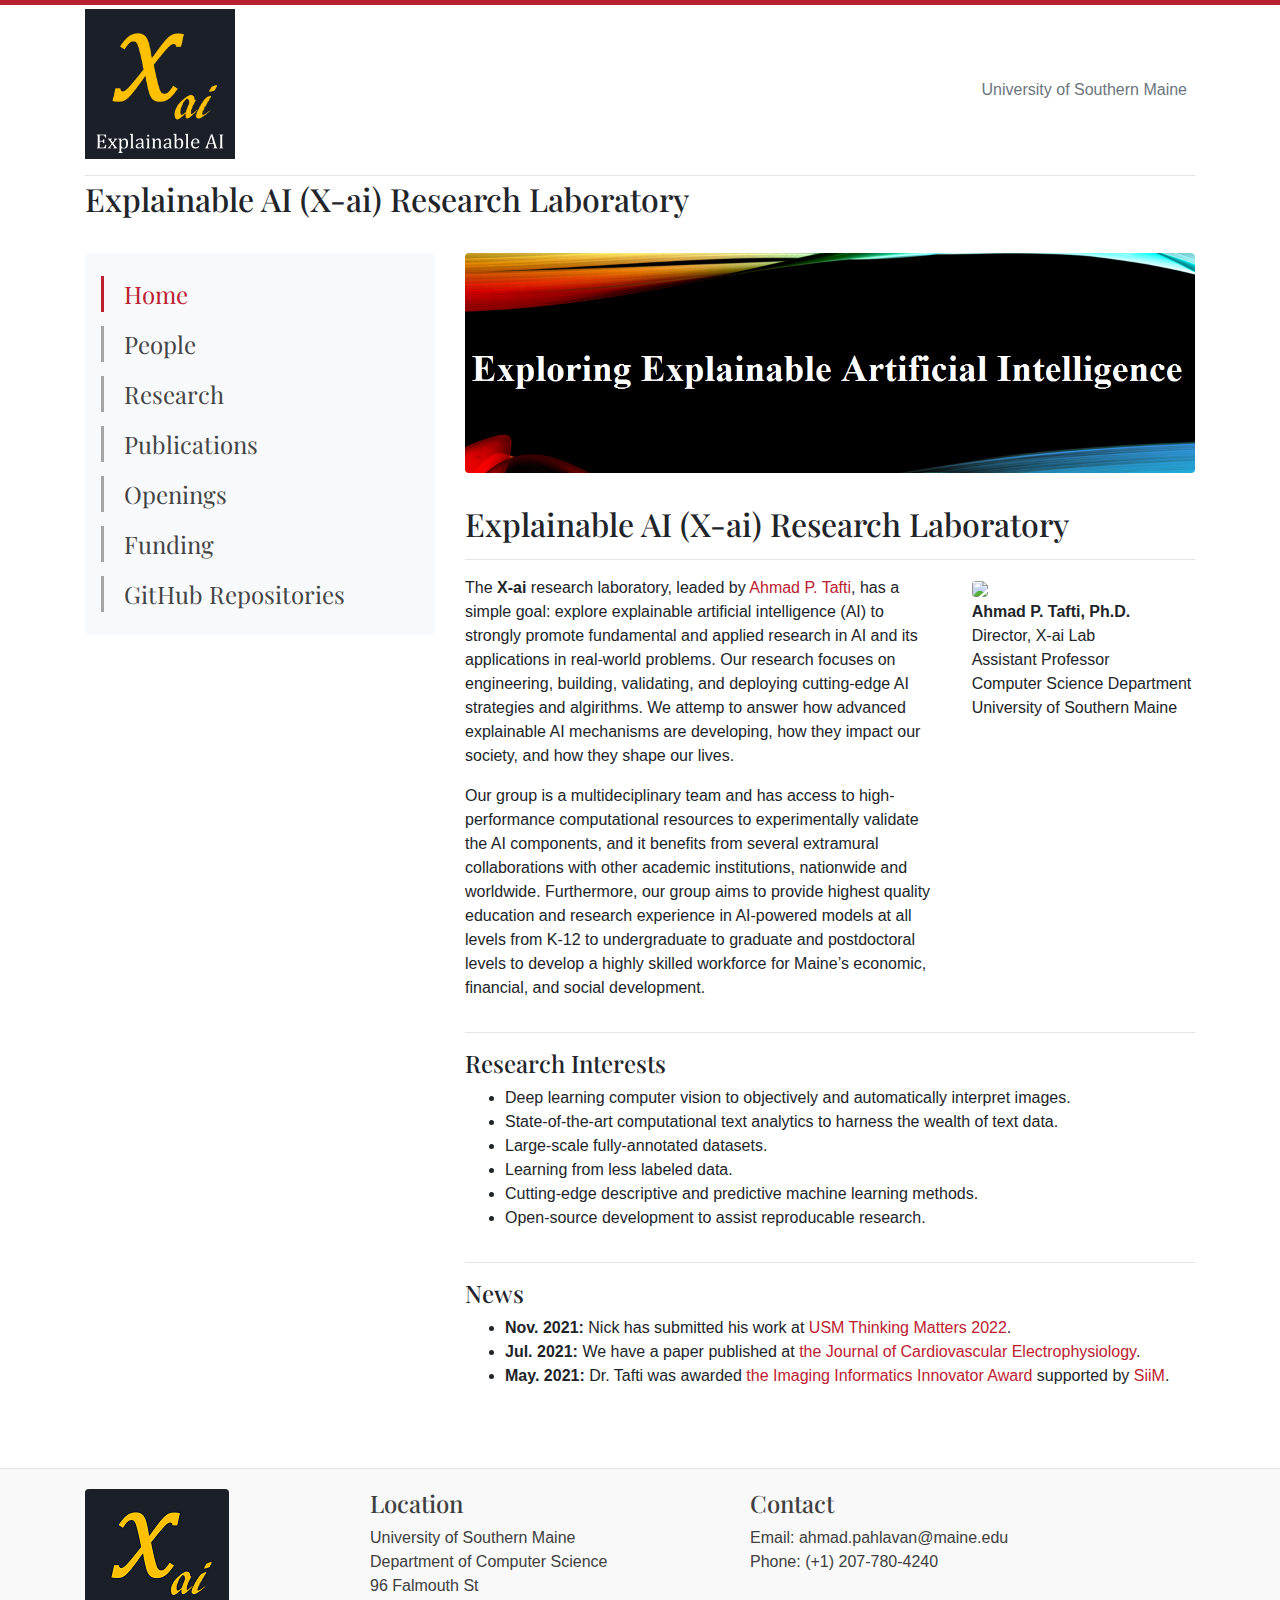
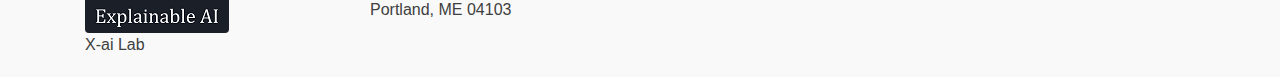
==== index.html @ c3e2228d "Update index.html" ====
<!doctype html>
<html lang="en">
  <head>
    <meta charset="utf-8">
    <meta name="viewport" content="width=device-width, initial-scale=1, shrink-to-fit=no">
    <meta name="description" content="">
    <meta name="author" content="">
    <link rel="icon" href="images/logo.ico"> 
    
	  
    <title>Explainable AI Lab (X-ai Lab)</title>

   
    <!-- Bootstrap core CSS -->
    <link href="css/bootstrap.min.css" rel="stylesheet">

    <!-- Custom styles for this template -->
    <link href="https://fonts.googleapis.com/css?family=Playfair+Display:700,900" rel="stylesheet">
    <link href="css/blog.css" rel="stylesheet">
  </head>

  <body class="body-red">

    <div class="container">
      <header class="blog-header ">
        <div class="row  justify-content-between align-items-center">
          <div class="col-md-4 pt-1">
           <a class="blog-header-logo text-dark" href="#"><img src="images/Xai_logo_small.png" class="logo"></a> 
		  <br> </br>
          </div>
	  
          <div class="col-md-8 d-flex justify-content-end align-items-center">
            <a class="text-muted" href="#">
              
            </a>
            <nav class="nav d-flex justify-content-between">
          
          <a class="p-2 text-muted" href="https://usm.maine.edu" target="_blank">University of Southern Maine</a>
          
        </nav>
          </div>
        </div>
      </header>

      
      <div class="nav-scroller py-1 mb-4">
        <h2 class="display-5">Explainable AI (X-ai) Research Laboratory</h2> 
      </div>

    </div>

    <main role="main" class="container">
      <div class="row">
	   <aside class="col-md-4 blog-sidebar">
          <div class="p-3 mb-3 bg-light rounded">
             <!-- Main Menu -->
    <div class="side-menu-container">
        
		
		<nav class="navbar navbar-expand-lg navbar-light bg-light bg-main">
  
  <button class="navbar-toggler" type="button" data-toggle="collapse" data-target="#navbarSupportedContent" aria-controls="navbarSupportedContent" aria-expanded="false" aria-label="Toggle navigation">
    <span class="navbar-toggler-icon"></span>
  </button>

  <div class="collapse navbar-collapse" id="navbarSupportedContent">
	<ul class="nav navbar-nav ">
		
            		<li class="li-menu active"><a href="index.html"><span class="glyphicon glyphicon-send"></span> Home</a></li>
            		<li class="li-menu"><a href="people.html"><span class="glyphicon glyphicon-plane"></span> People</a></li>
            		<li class="li-menu"><a href="research.html"><span class="glyphicon glyphicon-cloud"></span> Research</a></li>
			<li class="li-menu"><a href="publications.html"><span class="glyphicon glyphicon-cloud"></span> Publications</a></li>
			<li class="li-menu"><a href="openings.html"><span class="glyphicon glyphicon-cloud"></span> Openings</a></li>
			<li class="li-menu"><a href="funding.html"><span class="glyphicon glyphicon-cloud"></span> Funding</a></li>
			<li class="li-menu"><a href="githubrepo.html"><span class="glyphicon glyphicon-cloud"></span> GitHub Repositories</a></li>

    </ul>
  </div>
</nav>
		
		
		
		 
    </div>

        </aside><!-- /.blog-sidebar -->
        <div class="col-md-8 blog-main">
		 <div class="jumbotron p-2 p-md-11 text-white rounded  imageslide">
        <div class="col-md-10 px-2 ">
         <!-- <p style="color:yellow;text-indent:178px" class="lead my-1">AI-powered models to advance Healthcare research</p> -->
          
        </div>
      </div>
         
          <div class="blog-post">
		  <div class="row">
		    <div class="col-md-12 ">
            <h3 class="blog-post-title">Explainable AI (X-ai) Research Laboratory</h3><hr>
			</div>
            <div class="col-md-8 ">
			 <p>The <strong>X-ai</strong> research laboratory, leaded by <a href="https://aptafti.github.io/" target="_blank">Ahmad P. Tafti</a>, has a simple goal: explore explainable artificial intelligence (AI) to strongly promote fundamental and applied research in AI and its applications in real-world problems. Our research focuses on engineering, building, validating, and deploying cutting-edge AI strategies and algirithms. 
				 We attemp to answer how advanced explainable AI mechanisms are developing, how they impact our society, and how they shape our lives. </p> 
		    
		    <p> Our group is a multideciplinary team and has access to high-performance computational resources to experimentally validate the AI components, and it benefits from several extramural collaborations with other academic institutions, nationwide and worldwide. Furthermore, our group aims to provide highest quality education and research experience in AI-powered models at all levels from K-12 to undergraduate to graduate and postdoctoral levels to develop a highly skilled workforce for Maine’s economic, financial, and social development.</p>
			  </div>
			<div class="col-md-4 ">
			 <img src="images/aptafti.png" class="rounded fetch-img"  > 
			
			<p><strong>Ahmad P. Tafti, Ph.D.</strong>
			<br> Director, X-ai Lab
			<br>Assistant Professor  
			<br>Computer Science Department 
			<br> University of Southern Maine</br></p>
		  	
			</div>
		
		
            <div class="col-md-12 ">
		    
		    <hr>
            <h4 >Research Interests</h4>
			<ul><li>Deep learning computer vision to objectively and automatically interpret images.</li>
			<li>State-of-the-art computational text analytics to harness the wealth of text data. </li>
			<li>Large-scale fully-annotated datasets.</li>
			<li>Learning from less labeled data.</li>
			<li>Cutting-edge descriptive and predictive machine learning methods.</li>
			<li>Open-source development to assist reproducable research.</li></ul>
			</div>
			<div class="col-md-12 ">
            	   <hr>
            <h4 >News</h4>
			<ul><li><strong>Nov. 2021:</strong> Nick has submitted his work at <a href="https://usm.maine.edu/thinking-matters/thinking-matters-0" target="_blank">USM Thinking Matters 2022</a>.</li>
		        <li><strong>Jul. 2021:</strong> We have a paper published at <a href="https://onlinelibrary.wiley.com/doi/abs/10.1111/jce.15171" target="_blank">the Journal of Cardiovascular Electrophysiology</a>.</li>
			<li><strong>May. 2021:</strong> Dr. Tafti was awarded <a href="https://siim.org/page/imaging_informatics_innovator_award" target="_blank">the Imaging Informatics Innovator Award</a> supported by <a href="https://siim.org" target="_blank">SiiM</a>.</li>
			
			</div>
 </div>
        </div><!-- /.blog-main -->

       
	        

      </div><!-- /.row -->

    </main><!-- /.container -->

    <footer class="blog-footer">
      <div class="container">
	  <div class="row">
		    <div class="col-md-3 ">
			<img src="images/Xai_logo_verysmall.png" class="rounded fetch-img">
			
			<p>X-ai Lab</p>
			</div>
			<div class="col-md-4 ">
			<h4 >Location</h4>
<p>University of Southern Maine<br>
Department of Computer Science<br>
96 Falmouth St <br>
Portland, ME 04103</p>
</div>
			<div class="col-md-4 "> 
			<h4 >Contact</h4>
<p>Email: ahmad.pahlavan@maine.edu<br>
Phone: (+1) 207-780-4240 <br>
</p>
</div>
      </div>
	  </div>
    </footer>

    <!-- Bootstrap core JavaScript
    ================================================== -->
    <!-- Placed at the end of the document so the pages load faster -->
    <script src="https://code.jquery.com/jquery-3.2.1.slim.min.js" integrity="sha384-KJ3o2DKtIkvYIK3UENzmM7KCkRr/rE9/Qpg6aAZGJwFDMVNA/GpGFF93hXpG5KkN" crossorigin="anonymous"></script>
    <script>window.jQuery || document.write('<script src="js/jquery-slim.min.js"><\/script>')</script>
    <script src="js/popper.min.js"></script>
    <script src="js/bootstrap.min.js"></script>
    <script src="js/holder.min.js"></script>
    <script>
      Holder.addTheme('thumb', {
        bg: '#55595c',
        fg: '#eceeef',
        text: 'Thumbnail'
      });
    </script>
  </body>
</html>
---- css/blog.css ----
/* stylelint-disable selector-list-comma-newline-after */
a {
    color: #bd2130;
}
.blog-header {
  line-height: 1;
  border-bottom: 1px solid #e5e5e5;
}

.blog-header-logo {
  font-family: "Playfair Display", Georgia, "Times New Roman", serif;
  font-size: 2.25rem;
}

.blog-header-logo:hover {
  text-decoration: none;
}

h1, h2, h3, h4, h5, h6 {
  font-family: "Playfair Display", Georgia, "Times New Roman", serif;
}

.display-4 {
  font-size: 2.5rem;
}
@media (min-width: 768px) {
  .display-4 {
    font-size: 3rem;
  }
}

.nav-scroller {
  position: relative;
  z-index: 2;
  height: 3.3rem;
  overflow-y: hidden;
}

.nav-scroller .nav {
  display: -webkit-box;
  display: -ms-flexbox;
  display: flex;
  -ms-flex-wrap: nowrap;
  flex-wrap: nowrap;
  padding-bottom: 1rem;
  margin-top: -1px;
  overflow-x: auto;
  text-align: center;
  white-space: nowrap;
  -webkit-overflow-scrolling: touch;
}

.nav-scroller .nav-link {
  padding-top: .75rem;
  padding-bottom: .75rem;
  font-size: .875rem;
}

.card-img-right {
  height: 100%;
  border-radius: 0 3px 3px 0;
}

.flex-auto {
  -ms-flex: 0 0 auto;
  -webkit-box-flex: 0;
  flex: 0 0 auto;
}

.h-250 { height: 250px; }
@media (min-width: 768px) {
  .h-md-250 { height: 250px; }
}

.border-top { border-top: 1px solid #e5e5e5; }
.border-bottom { border-bottom: 1px solid #e5e5e5; }

.box-shadow { box-shadow: 0 .25rem .75rem rgba(0, 0, 0, .05); }

/*
 * Blog name and description
 */
.blog-title {
  margin-bottom: 0;
  font-size: 2rem;
  font-weight: 400;
}
.blog-description {
  font-size: 1.1rem;
  color: #999;
}

@media (min-width: 40em) {
  .blog-title {
    font-size: 3.5rem;
  }
}

/* Pagination */
.blog-pagination {
  margin-bottom: 4rem;
}
.blog-pagination > .btn {
  border-radius: 2rem;
}

/*
 * Blog posts
 */
.blog-post {
  margin-bottom: 4rem;
}
.blog-post-title {
  margin-bottom: .25rem;
  font-size: 2rem;
}
.blog-post-meta {
  margin-bottom: 1.25rem;
  color: #999;
}

/*
 * Footer
 */
.blog-footer {
  padding: 2.5rem 0;
  color: #404040;
  text-align: left;
  background-color: #f9f9f9;
  border-top: .05rem solid #e5e5e5;
  padding: 20px;
}
.blog-footer p:last-child {
  margin-bottom: 0;
}
.logo{
  max-width: 150px;
}
.body-red{
	    border-top: 5px solid #bb2031;
}
.imageslide{
 background-image: url("../images/topbar.png");
 background-repeat: no-repeat;
 background-size: cover;
 min-height: 220px;
 background-color: #cccccc;
}
.li-menu{
    border-left: solid 3px #a5a5a5;
    padding-left: 20px;
    font-size: 24px;
    font-family: "Playfair Display", Georgia, "Times New Roman", serif;
    margin: 7px 0px 7px 0px;
    display: block;
    width: 100%;
}
.li-menu:hover{
    border-left: solid 3px #bd2130;
	background-color: #eee;
}
.li-menu a{
	color: #444444;
}
.li-menu:hover a{
	color: #bd2130;
    text-decoration: none;
}
.li-menu.active{
    border-left: solid 3px #bd2130;
}
.li-menu.active a{
	color: #bd2130;
}
.bg-main {
    padding: 0px;
}
.fetch-img{
    max-width: 90%;
}
@media(max-width:900px) {
.blog-sidebar{
	position: fixed;
    top: 0px;
    z-index: 1111;
	border-top: 5px solid #bd2130;
}
.blog-sidebar .rounded {
    border-radius: 0px 0px 10px 10px !important;
}
.logo {
       z-index: 999999999;
    position: fixed;
    float: right;
    width: 200px;
    right: 20px;
    top: 13px;
}
.navbar-nav {
margin-top: 10px;
}
.blog-header {
    margin-top: 70px;
}
}
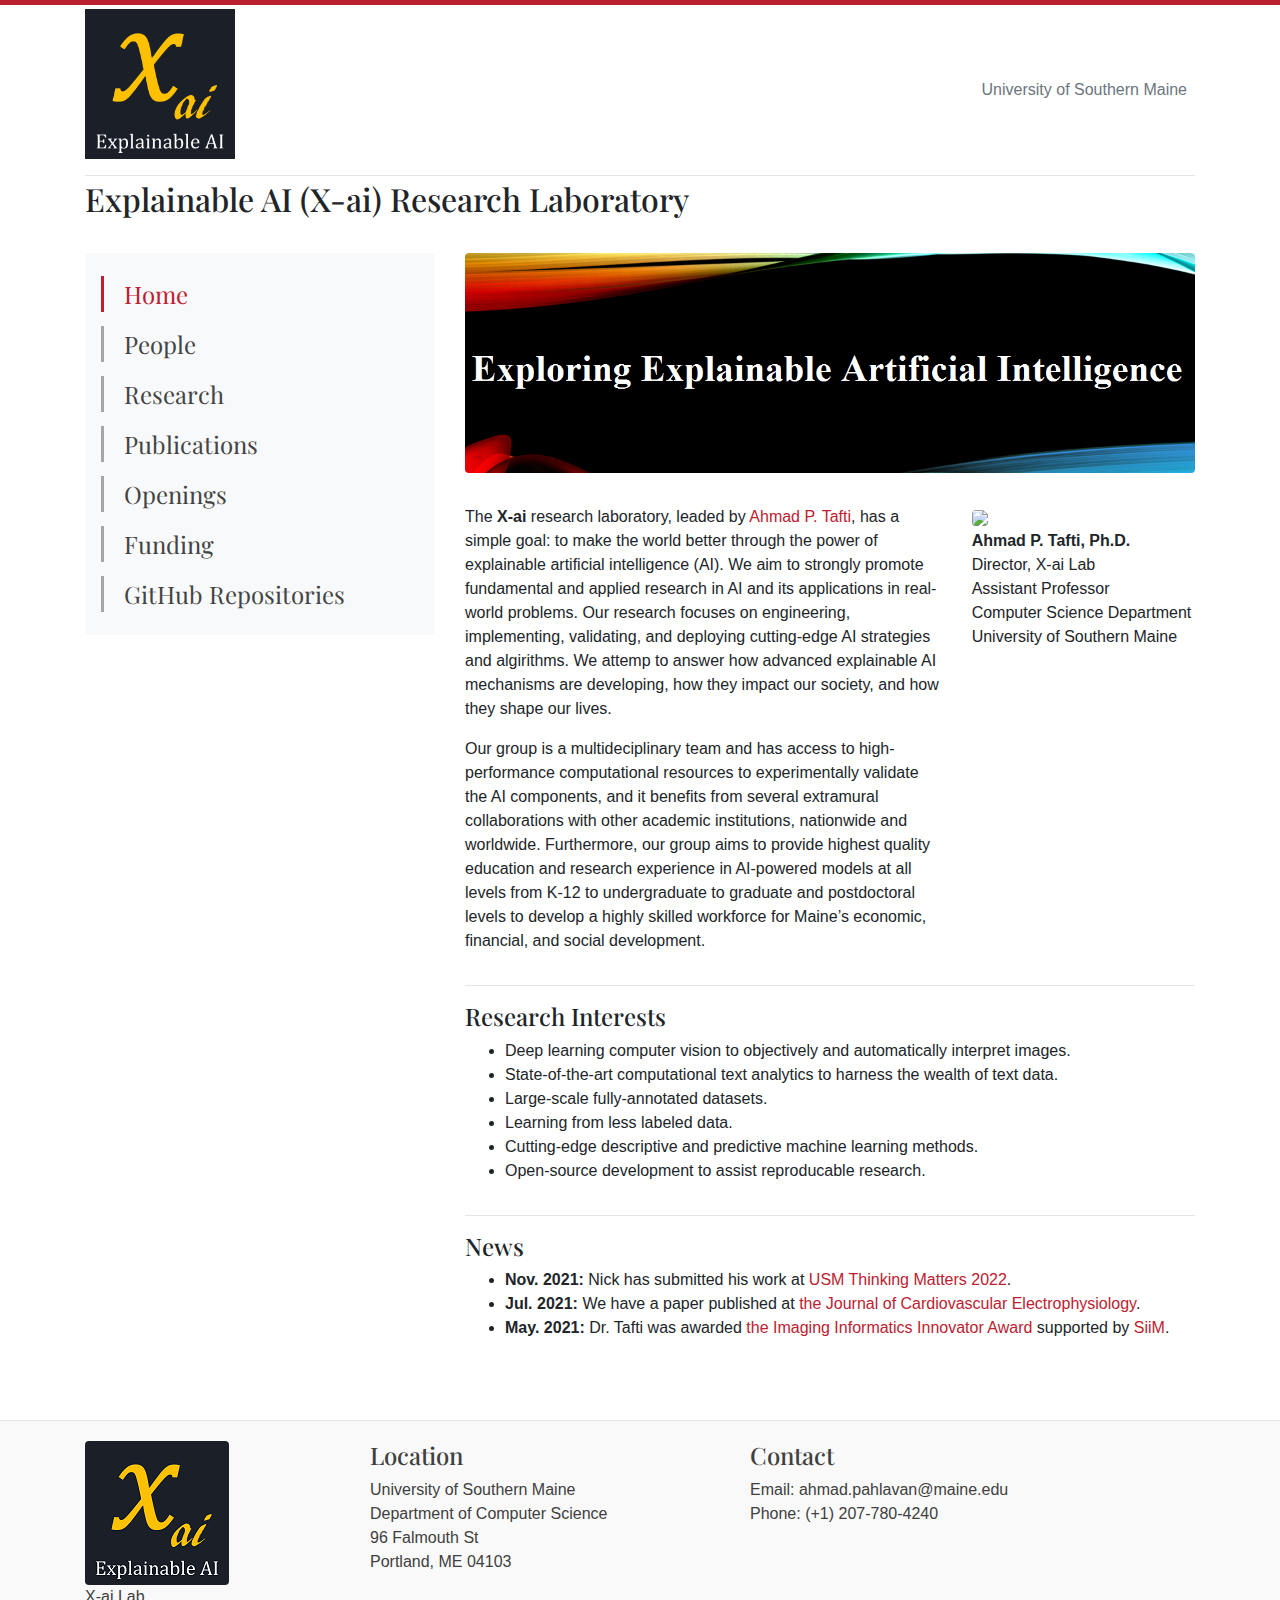
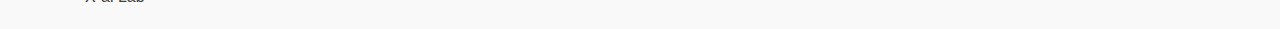
==== commit c2c86390: "Update index.html" ====
--- a/index.html
+++ b/index.html
@@ -96,10 +96,10 @@
           <div class="blog-post">
 		  <div class="row">
 		    <div class="col-md-12 ">
-            <h3 class="blog-post-title">Explainable AI (X-ai) Research Laboratory</h3><hr>
+          <!--  <h3 class="blog-post-title">Explainable AI (X-ai) Research Laboratory</h3><hr> -->
 			</div>
             <div class="col-md-8 ">
-			 <p>The <strong>X-ai</strong> research laboratory, leaded by <a href="https://aptafti.github.io/" target="_blank">Ahmad P. Tafti</a>, has a simple goal: explore explainable artificial intelligence (AI) to strongly promote fundamental and applied research in AI and its applications in real-world problems. Our research focuses on engineering, building, validating, and deploying cutting-edge AI strategies and algirithms. 
+			 <p>The <strong>X-ai</strong> research laboratory, leaded by <a href="https://aptafti.github.io/" target="_blank">Ahmad P. Tafti</a>, has a simple goal: to make the world better through the power of explainable artificial intelligence (AI). We aim to strongly promote fundamental and applied research in AI and its applications in real-world problems. Our research focuses on engineering, implementing, validating, and deploying cutting-edge AI strategies and algirithms. 
 				 We attemp to answer how advanced explainable AI mechanisms are developing, how they impact our society, and how they shape our lives. </p> 
 		    
 		    <p> Our group is a multideciplinary team and has access to high-performance computational resources to experimentally validate the AI components, and it benefits from several extramural collaborations with other academic institutions, nationwide and worldwide. Furthermore, our group aims to provide highest quality education and research experience in AI-powered models at all levels from K-12 to undergraduate to graduate and postdoctoral levels to develop a highly skilled workforce for Maine’s economic, financial, and social development.</p>
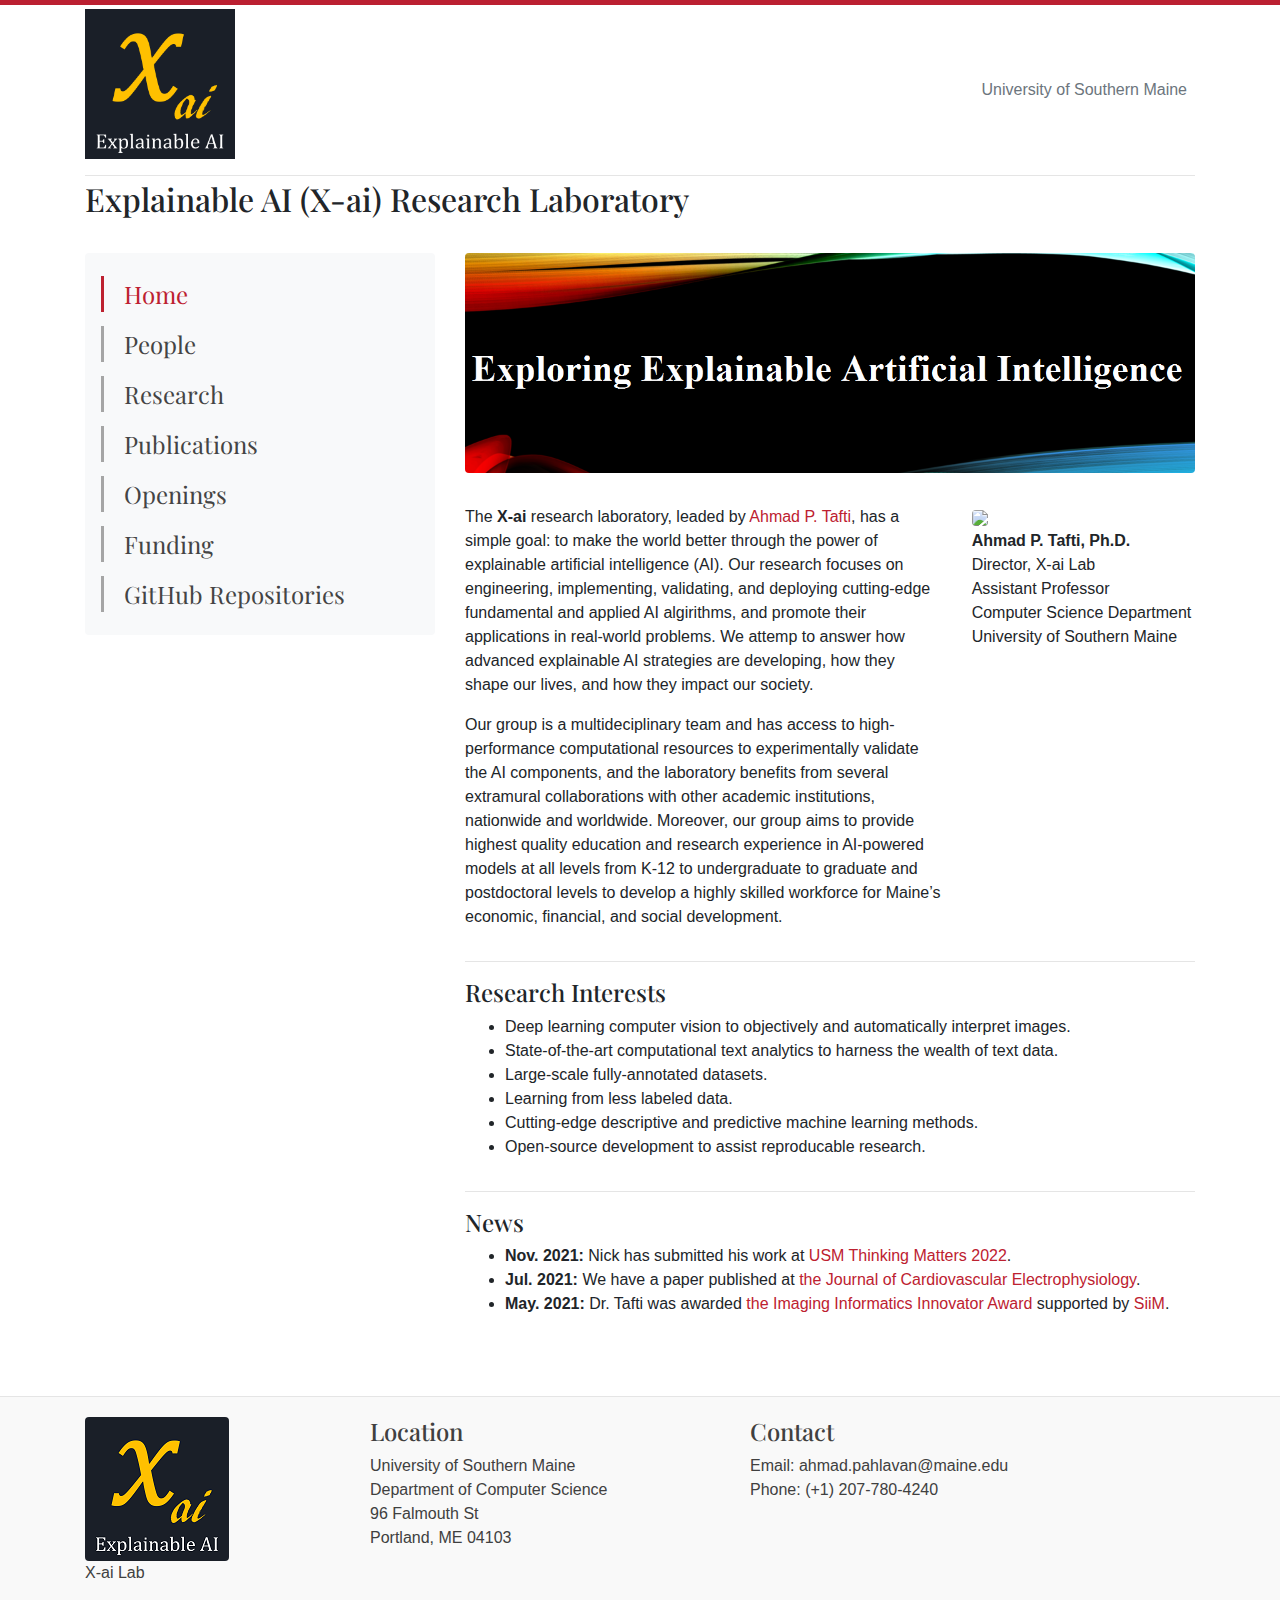
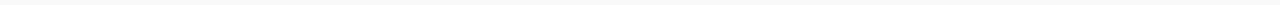
==== commit ab210572: "Update index.html" ====
--- a/index.html
+++ b/index.html
@@ -6,7 +6,7 @@
     <meta name="viewport" content="width=device-width, initial-scale=1, shrink-to-fit=no">
     <meta name="description" content="">
     <meta name="author" content="">
-    <link rel="icon" href="images/logo.ico"> 
+    <link rel="icon" href="images/Xai_logo_small.ico"> 
     
 	  
     <title>Explainable AI Lab (X-ai Lab)</title>
@@ -99,10 +99,10 @@
           <!--  <h3 class="blog-post-title">Explainable AI (X-ai) Research Laboratory</h3><hr> -->
 			</div>
             <div class="col-md-8 ">
-			 <p>The <strong>X-ai</strong> research laboratory, leaded by <a href="https://aptafti.github.io/" target="_blank">Ahmad P. Tafti</a>, has a simple goal: to make the world better through the power of explainable artificial intelligence (AI). We aim to strongly promote fundamental and applied research in AI and its applications in real-world problems. Our research focuses on engineering, implementing, validating, and deploying cutting-edge AI strategies and algirithms. 
-				 We attemp to answer how advanced explainable AI mechanisms are developing, how they impact our society, and how they shape our lives. </p> 
+			 <p>The <strong>X-ai</strong> research laboratory, leaded by <a href="https://aptafti.github.io/" target="_blank">Ahmad P. Tafti</a>, has a simple goal: to make the world better through the power of explainable artificial intelligence (AI). Our research focuses on engineering, implementing, validating, and deploying cutting-edge fundamental and applied AI algirithms, and promote their applications in real-world problems. 
+				 We attemp to answer how advanced explainable AI strategies are developing, how they shape our lives, and how they impact our society. </p> 
 		    
-		    <p> Our group is a multideciplinary team and has access to high-performance computational resources to experimentally validate the AI components, and it benefits from several extramural collaborations with other academic institutions, nationwide and worldwide. Furthermore, our group aims to provide highest quality education and research experience in AI-powered models at all levels from K-12 to undergraduate to graduate and postdoctoral levels to develop a highly skilled workforce for Maine’s economic, financial, and social development.</p>
+		    <p> Our group is a multideciplinary team and has access to high-performance computational resources to experimentally validate the AI components, and the laboratory benefits from several extramural collaborations with other academic institutions, nationwide and worldwide. Moreover, our group aims to provide highest quality education and research experience in AI-powered models at all levels from K-12 to undergraduate to graduate and postdoctoral levels to develop a highly skilled workforce for Maine’s economic, financial, and social development.</p>
 			  </div>
 			<div class="col-md-4 ">
 			 <img src="images/aptafti.png" class="rounded fetch-img"  > 
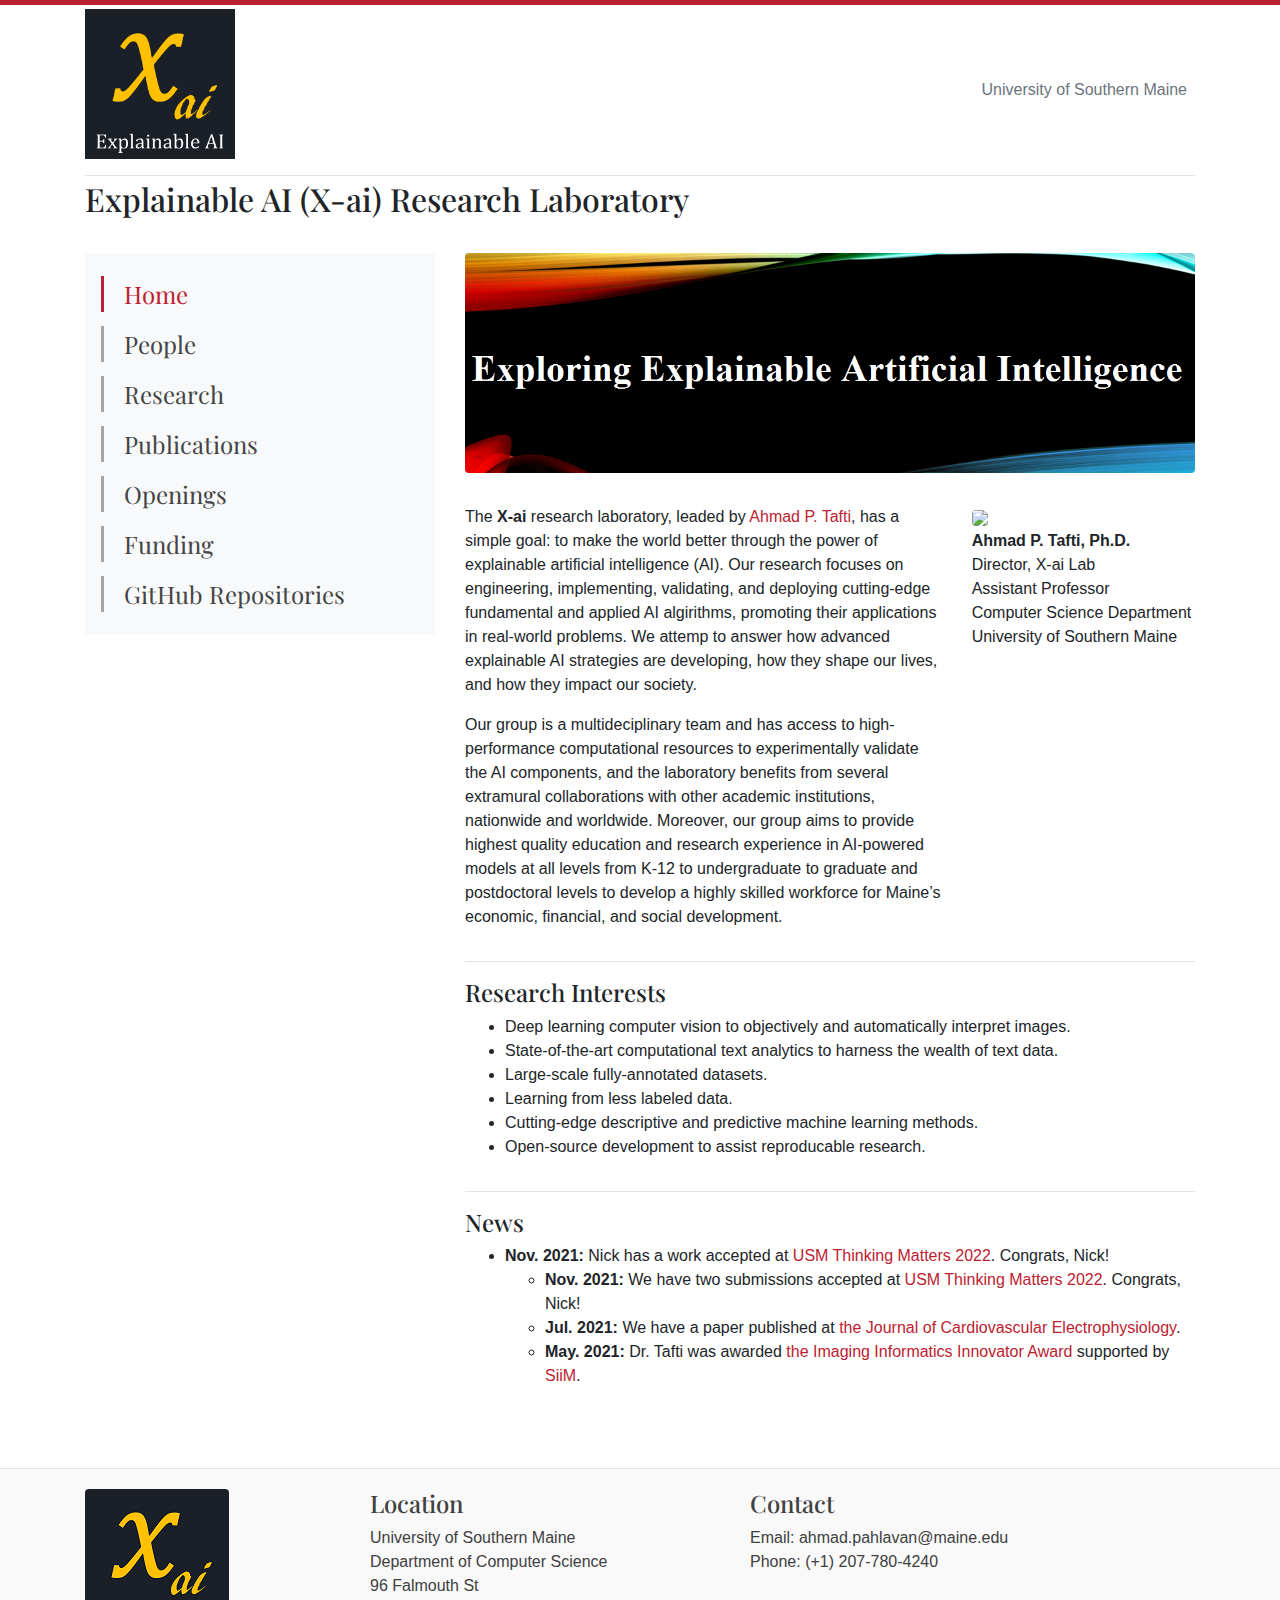
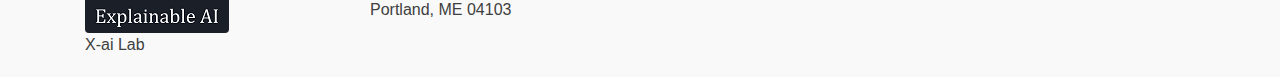
==== commit 87548ee4: "Update index.html" ====
--- a/index.html
+++ b/index.html
@@ -99,7 +99,7 @@
           <!--  <h3 class="blog-post-title">Explainable AI (X-ai) Research Laboratory</h3><hr> -->
 			</div>
             <div class="col-md-8 ">
-			 <p>The <strong>X-ai</strong> research laboratory, leaded by <a href="https://aptafti.github.io/" target="_blank">Ahmad P. Tafti</a>, has a simple goal: to make the world better through the power of explainable artificial intelligence (AI). Our research focuses on engineering, implementing, validating, and deploying cutting-edge fundamental and applied AI algirithms, and promote their applications in real-world problems. 
+			 <p>The <strong>X-ai</strong> research laboratory, leaded by <a href="https://aptafti.github.io/" target="_blank">Ahmad P. Tafti</a>, has a simple goal: to make the world better through the power of explainable artificial intelligence (AI). Our research focuses on engineering, implementing, validating, and deploying cutting-edge fundamental and applied AI algirithms, promoting their applications in real-world problems. 
 				 We attemp to answer how advanced explainable AI strategies are developing, how they shape our lives, and how they impact our society. </p> 
 		    
 		    <p> Our group is a multideciplinary team and has access to high-performance computational resources to experimentally validate the AI components, and the laboratory benefits from several extramural collaborations with other academic institutions, nationwide and worldwide. Moreover, our group aims to provide highest quality education and research experience in AI-powered models at all levels from K-12 to undergraduate to graduate and postdoctoral levels to develop a highly skilled workforce for Maine’s economic, financial, and social development.</p>
@@ -130,7 +130,8 @@
 			<div class="col-md-12 ">
             	   <hr>
             <h4 >News</h4>
-			<ul><li><strong>Nov. 2021:</strong> Nick has submitted his work at <a href="https://usm.maine.edu/thinking-matters/thinking-matters-0" target="_blank">USM Thinking Matters 2022</a>.</li>
+			<ul><li><strong>Nov. 2021:</strong> Nick has a work accepted at <a href="https://usm.maine.edu/thinking-matters/thinking-matters-0" target="_blank">USM Thinking Matters 2022</a>. Congrats, Nick!</li>
+			<ul><li><strong>Nov. 2021:</strong> We have two submissions accepted at <a href="https://usm.maine.edu/thinking-matters/thinking-matters-0" target="_blank">USM Thinking Matters 2022</a>. Congrats, Nick!</li>
 		        <li><strong>Jul. 2021:</strong> We have a paper published at <a href="https://onlinelibrary.wiley.com/doi/abs/10.1111/jce.15171" target="_blank">the Journal of Cardiovascular Electrophysiology</a>.</li>
 			<li><strong>May. 2021:</strong> Dr. Tafti was awarded <a href="https://siim.org/page/imaging_informatics_innovator_award" target="_blank">the Imaging Informatics Innovator Award</a> supported by <a href="https://siim.org" target="_blank">SiiM</a>.</li>
 			
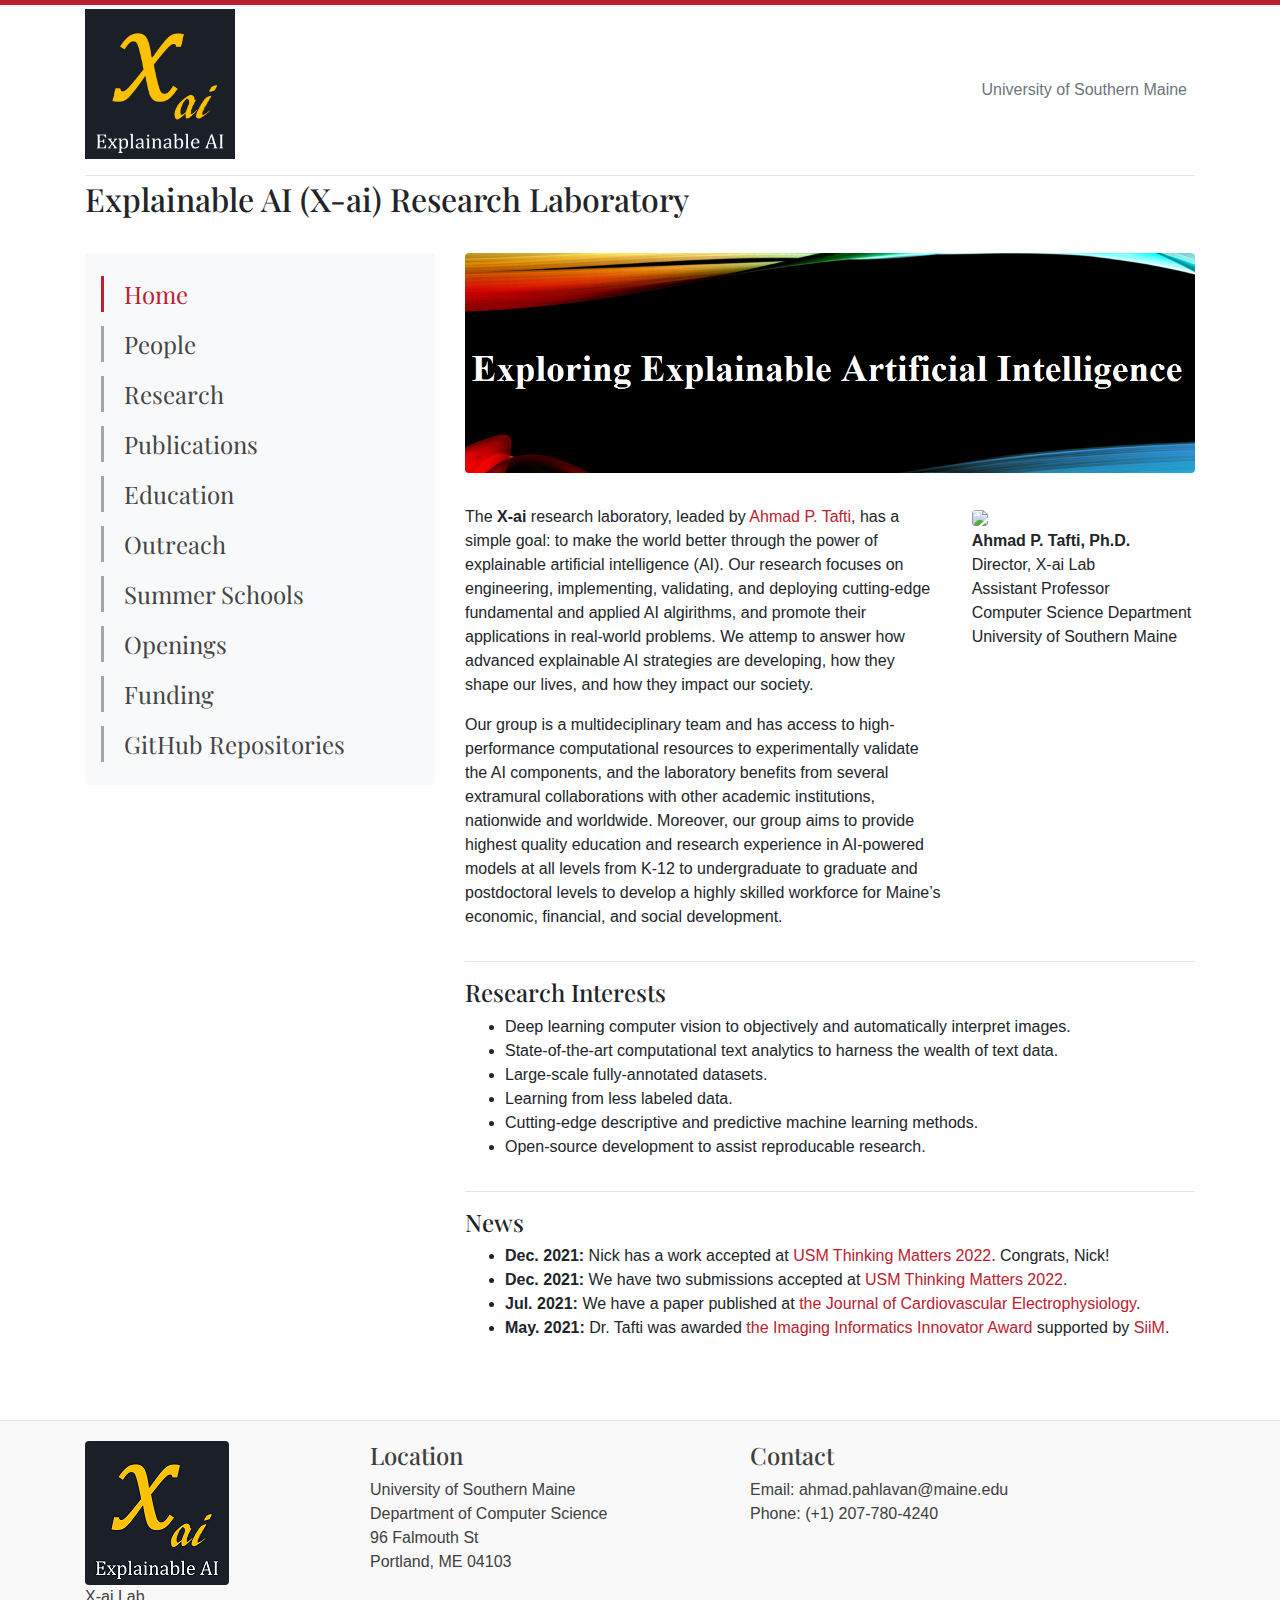
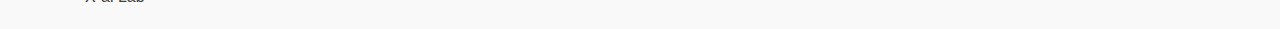
==== commit 7c9672dd: "Update index.html" ====
--- a/index.html
+++ b/index.html
@@ -67,13 +67,16 @@
   <div class="collapse navbar-collapse" id="navbarSupportedContent">
 	<ul class="nav navbar-nav ">
 		
-            		<li class="li-menu active"><a href="index.html"><span class="glyphicon glyphicon-send"></span> Home</a></li>
-            		<li class="li-menu"><a href="people.html"><span class="glyphicon glyphicon-plane"></span> People</a></li>
-            		<li class="li-menu"><a href="research.html"><span class="glyphicon glyphicon-cloud"></span> Research</a></li>
-			<li class="li-menu"><a href="publications.html"><span class="glyphicon glyphicon-cloud"></span> Publications</a></li>
-			<li class="li-menu"><a href="openings.html"><span class="glyphicon glyphicon-cloud"></span> Openings</a></li>
-			<li class="li-menu"><a href="funding.html"><span class="glyphicon glyphicon-cloud"></span> Funding</a></li>
-			<li class="li-menu"><a href="githubrepo.html"><span class="glyphicon glyphicon-cloud"></span> GitHub Repositories</a></li>
+            		<li class="li-menu active"><a href="index.html"><span class="glyphicon glyphicon-send"></span>Home</a></li>
+            		<li class="li-menu"><a href="people.html"><span class="glyphicon glyphicon-plane"></span>People</a></li>
+            		<li class="li-menu"><a href="research.html"><span class="glyphicon glyphicon-cloud"></span>Research</a></li>
+			<li class="li-menu"><a href="publications.html"><span class="glyphicon glyphicon-cloud"></span>Publications</a></li>
+			<li class="li-menu"><a href="education.html"><span class="glyphicon glyphicon-cloud"></span>Education</a></li>
+			<li class="li-menu"><a href="outreach.html"><span class="glyphicon glyphicon-cloud"></span>Outreach</a></li>
+			<li class="li-menu"><a href="summerschools.html"><span class="glyphicon glyphicon-cloud"></span>Summer Schools</a></li>
+			<li class="li-menu"><a href="openings.html"><span class="glyphicon glyphicon-cloud"></span>Openings</a></li>
+			<li class="li-menu"><a href="funding.html"><span class="glyphicon glyphicon-cloud"></span>Funding</a></li>
+			<li class="li-menu"><a href="githubrepo.html"><span class="glyphicon glyphicon-cloud"></span>GitHub Repositories</a></li>
 
     </ul>
   </div>
@@ -99,7 +102,7 @@
           <!--  <h3 class="blog-post-title">Explainable AI (X-ai) Research Laboratory</h3><hr> -->
 			</div>
             <div class="col-md-8 ">
-			 <p>The <strong>X-ai</strong> research laboratory, leaded by <a href="https://aptafti.github.io/" target="_blank">Ahmad P. Tafti</a>, has a simple goal: to make the world better through the power of explainable artificial intelligence (AI). Our research focuses on engineering, implementing, validating, and deploying cutting-edge fundamental and applied AI algirithms, promoting their applications in real-world problems. 
+			 <p>The <strong>X-ai</strong> research laboratory, leaded by <a href="https://aptafti.github.io/" target="_blank">Ahmad P. Tafti</a>, has a simple goal: to make the world better through the power of explainable artificial intelligence (AI). Our research focuses on engineering, implementing, validating, and deploying cutting-edge fundamental and applied AI algirithms, and promote their applications in real-world problems. 
 				 We attemp to answer how advanced explainable AI strategies are developing, how they shape our lives, and how they impact our society. </p> 
 		    
 		    <p> Our group is a multideciplinary team and has access to high-performance computational resources to experimentally validate the AI components, and the laboratory benefits from several extramural collaborations with other academic institutions, nationwide and worldwide. Moreover, our group aims to provide highest quality education and research experience in AI-powered models at all levels from K-12 to undergraduate to graduate and postdoctoral levels to develop a highly skilled workforce for Maine’s economic, financial, and social development.</p>
@@ -130,8 +133,8 @@
 			<div class="col-md-12 ">
             	   <hr>
             <h4 >News</h4>
-			<ul><li><strong>Nov. 2021:</strong> Nick has a work accepted at <a href="https://usm.maine.edu/thinking-matters/thinking-matters-0" target="_blank">USM Thinking Matters 2022</a>. Congrats, Nick!</li>
-			<ul><li><strong>Nov. 2021:</strong> We have two submissions accepted at <a href="https://usm.maine.edu/thinking-matters/thinking-matters-0" target="_blank">USM Thinking Matters 2022</a>. Congrats, Nick!</li>
+			<ul><li><strong>Dec. 2021:</strong> Nick has a work accepted at <a href="https://usm.maine.edu/thinking-matters/thinking-matters-0" target="_blank">USM Thinking Matters 2022</a>. Congrats, Nick!</li>
+			<li><strong>Dec. 2021:</strong> We have two submissions accepted at <a href="https://usm.maine.edu/thinking-matters/thinking-matters-0" target="_blank">USM Thinking Matters 2022</a>.</li>
 		        <li><strong>Jul. 2021:</strong> We have a paper published at <a href="https://onlinelibrary.wiley.com/doi/abs/10.1111/jce.15171" target="_blank">the Journal of Cardiovascular Electrophysiology</a>.</li>
 			<li><strong>May. 2021:</strong> Dr. Tafti was awarded <a href="https://siim.org/page/imaging_informatics_innovator_award" target="_blank">the Imaging Informatics Innovator Award</a> supported by <a href="https://siim.org" target="_blank">SiiM</a>.</li>
 			
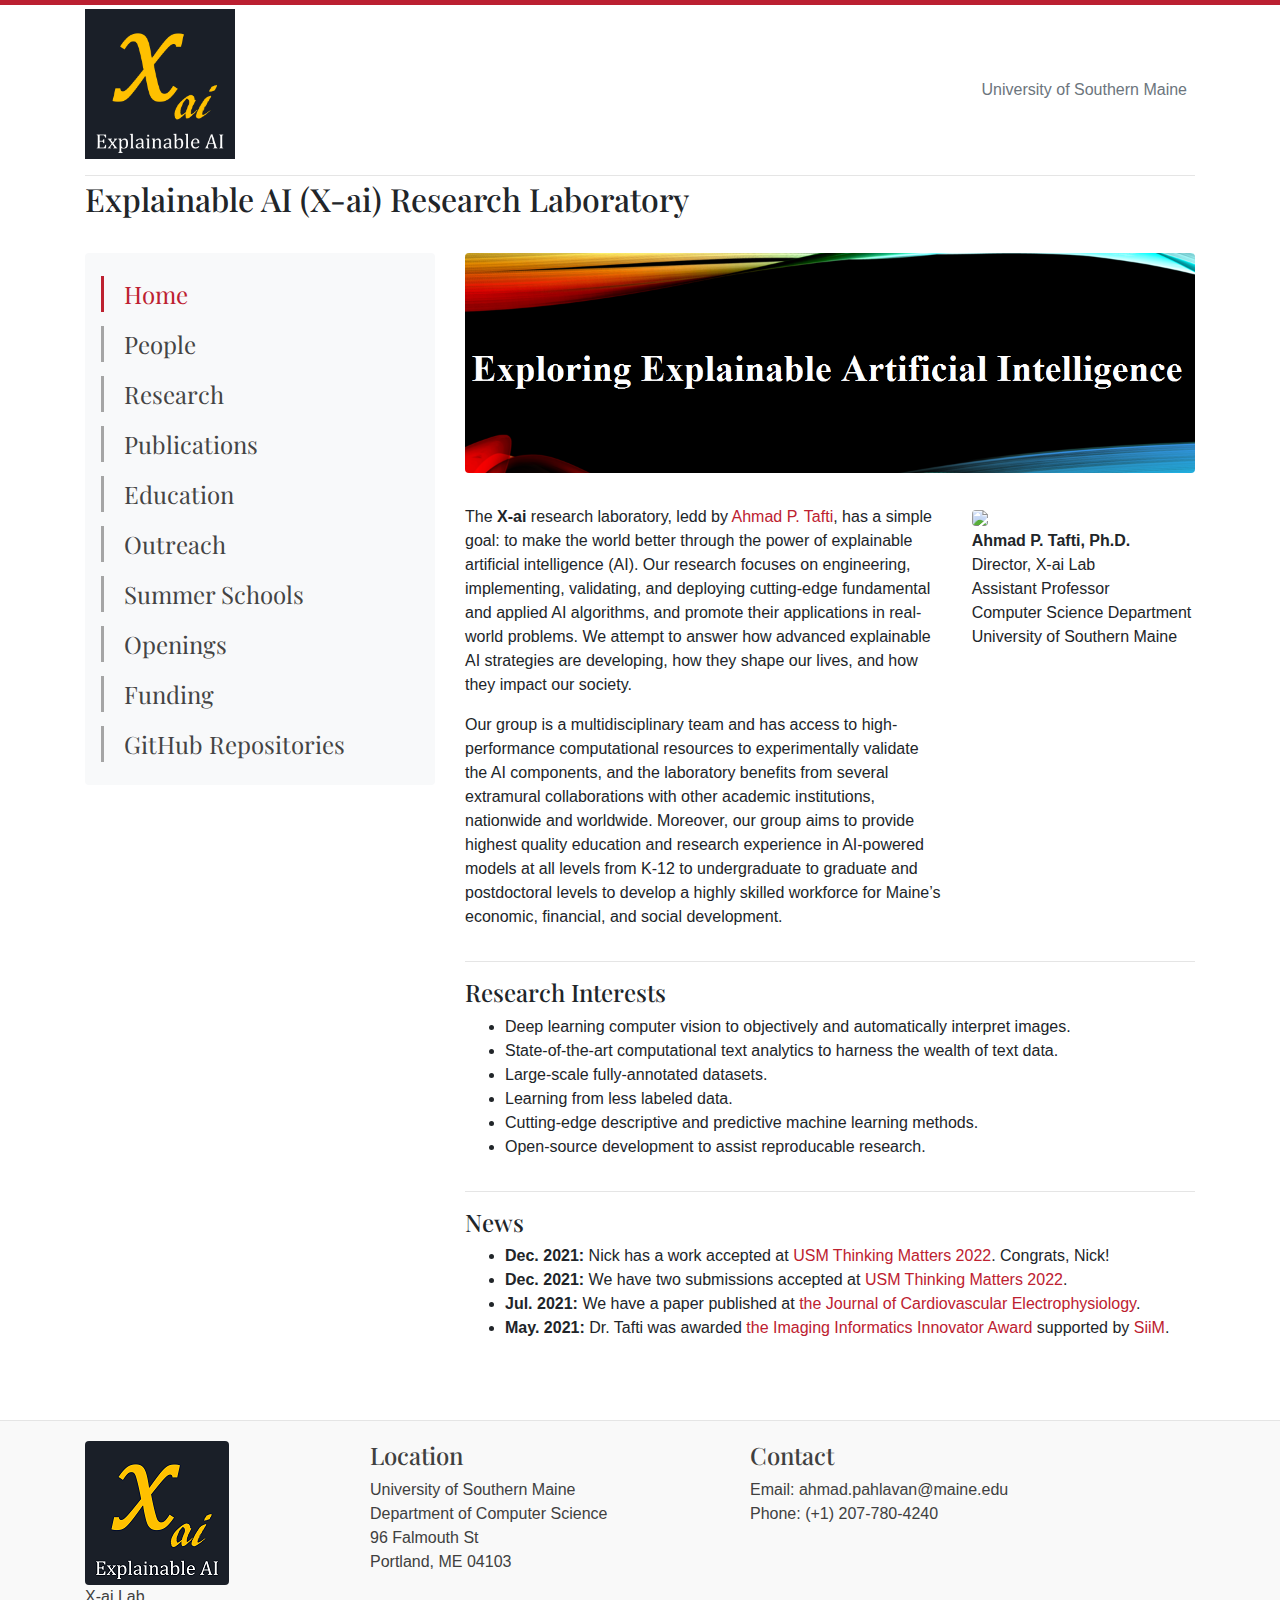
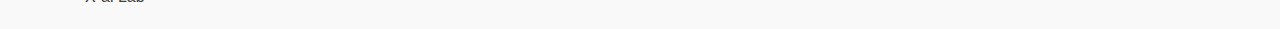
==== commit 7fb8806b: "Update index.html" ====
--- a/index.html
+++ b/index.html
@@ -102,10 +102,10 @@
           <!--  <h3 class="blog-post-title">Explainable AI (X-ai) Research Laboratory</h3><hr> -->
 			</div>
             <div class="col-md-8 ">
-			 <p>The <strong>X-ai</strong> research laboratory, leaded by <a href="https://aptafti.github.io/" target="_blank">Ahmad P. Tafti</a>, has a simple goal: to make the world better through the power of explainable artificial intelligence (AI). Our research focuses on engineering, implementing, validating, and deploying cutting-edge fundamental and applied AI algirithms, and promote their applications in real-world problems. 
-				 We attemp to answer how advanced explainable AI strategies are developing, how they shape our lives, and how they impact our society. </p> 
+			 <p>The <strong>X-ai</strong> research laboratory, ledd by <a href="https://aptafti.github.io/" target="_blank">Ahmad P. Tafti</a>, has a simple goal: to make the world better through the power of explainable artificial intelligence (AI). Our research focuses on engineering, implementing, validating, and deploying cutting-edge fundamental and applied AI algorithms, and promote their applications in real-world problems. 
+				 We attempt to answer how advanced explainable AI strategies are developing, how they shape our lives, and how they impact our society. </p> 
 		    
-		    <p> Our group is a multideciplinary team and has access to high-performance computational resources to experimentally validate the AI components, and the laboratory benefits from several extramural collaborations with other academic institutions, nationwide and worldwide. Moreover, our group aims to provide highest quality education and research experience in AI-powered models at all levels from K-12 to undergraduate to graduate and postdoctoral levels to develop a highly skilled workforce for Maine’s economic, financial, and social development.</p>
+		    <p> Our group is a multidisciplinary team and has access to high-performance computational resources to experimentally validate the AI components, and the laboratory benefits from several extramural collaborations with other academic institutions, nationwide and worldwide. Moreover, our group aims to provide highest quality education and research experience in AI-powered models at all levels from K-12 to undergraduate to graduate and postdoctoral levels to develop a highly skilled workforce for Maine’s economic, financial, and social development.</p>
 			  </div>
 			<div class="col-md-4 ">
 			 <img src="images/aptafti.png" class="rounded fetch-img"  > 
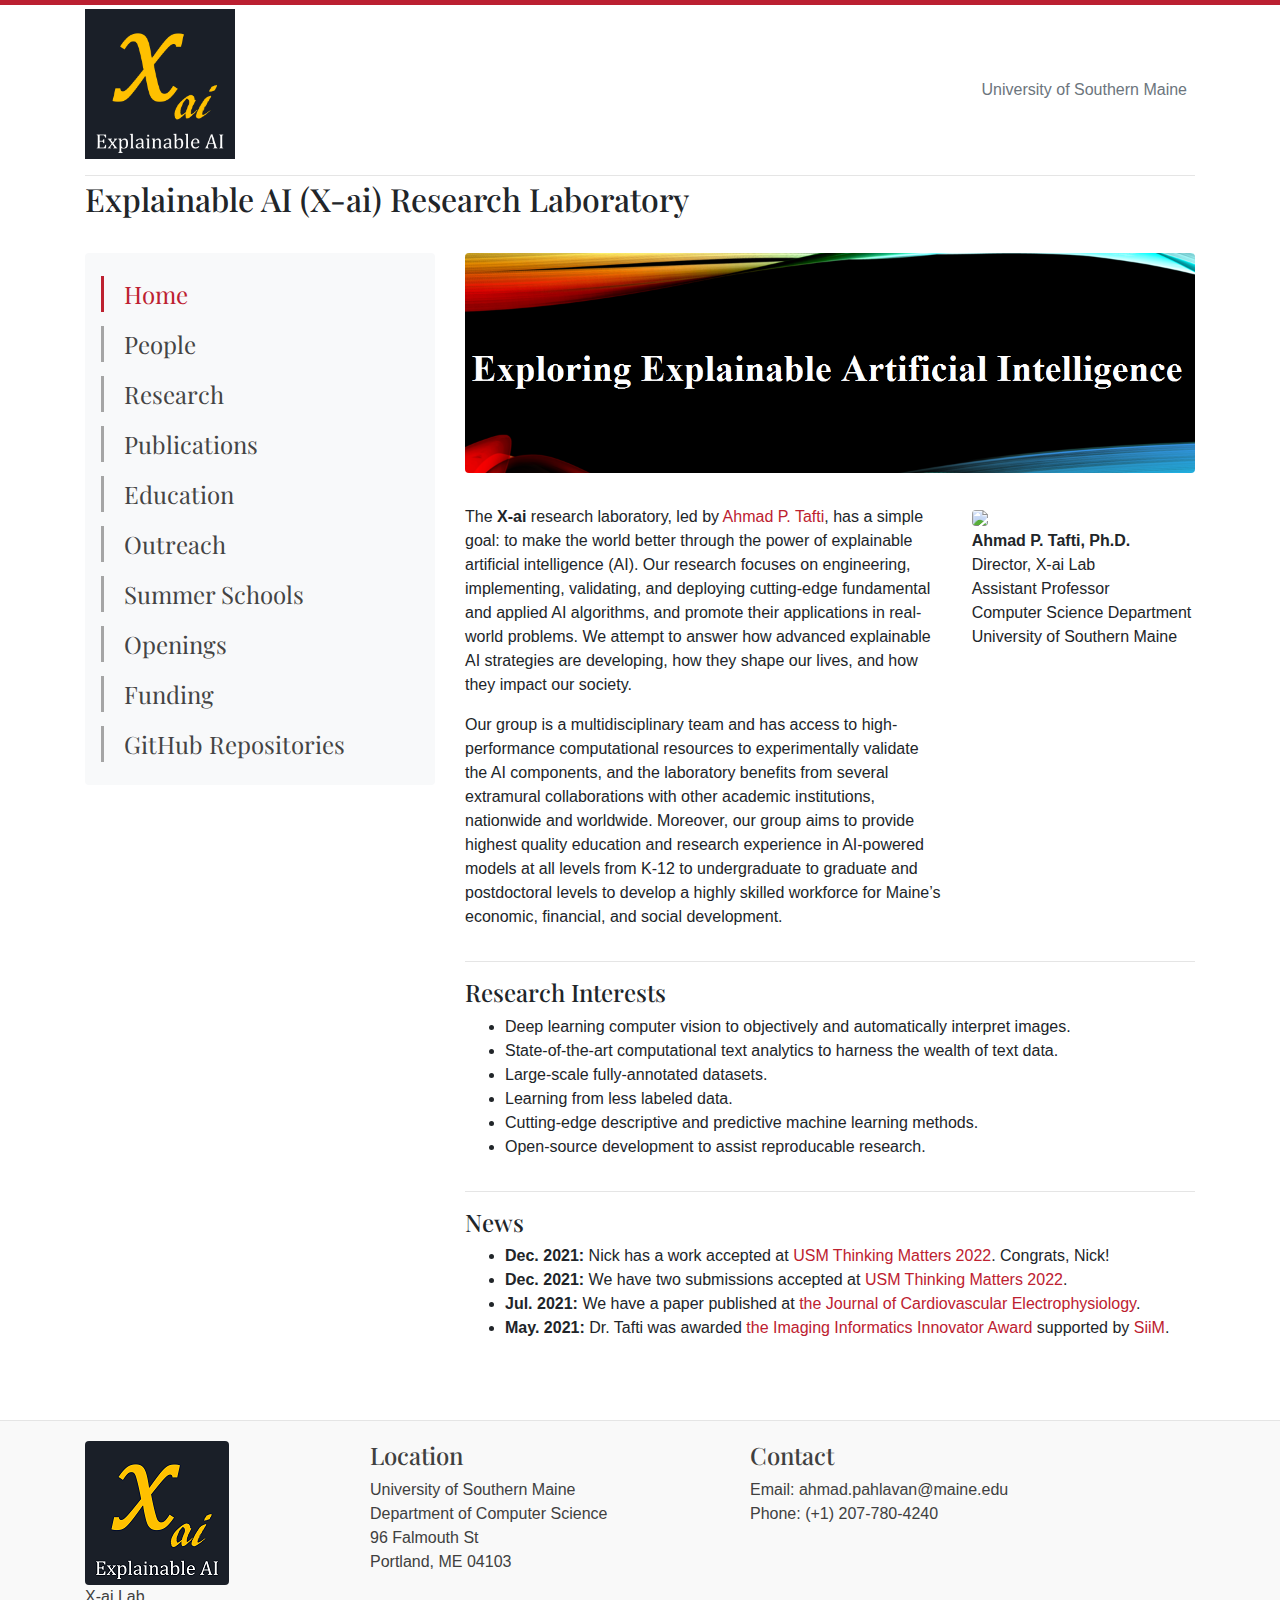
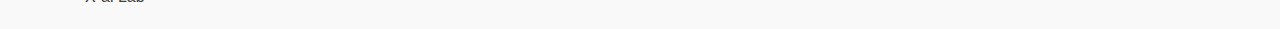
==== commit abc13b16: "Update index.html" ====
--- a/index.html
+++ b/index.html
@@ -102,7 +102,7 @@
           <!--  <h3 class="blog-post-title">Explainable AI (X-ai) Research Laboratory</h3><hr> -->
 			</div>
             <div class="col-md-8 ">
-			 <p>The <strong>X-ai</strong> research laboratory, ledd by <a href="https://aptafti.github.io/" target="_blank">Ahmad P. Tafti</a>, has a simple goal: to make the world better through the power of explainable artificial intelligence (AI). Our research focuses on engineering, implementing, validating, and deploying cutting-edge fundamental and applied AI algorithms, and promote their applications in real-world problems. 
+			 <p>The <strong>X-ai</strong> research laboratory, led by <a href="https://aptafti.github.io/" target="_blank">Ahmad P. Tafti</a>, has a simple goal: to make the world better through the power of explainable artificial intelligence (AI). Our research focuses on engineering, implementing, validating, and deploying cutting-edge fundamental and applied AI algorithms, and promote their applications in real-world problems. 
 				 We attempt to answer how advanced explainable AI strategies are developing, how they shape our lives, and how they impact our society. </p> 
 		    
 		    <p> Our group is a multidisciplinary team and has access to high-performance computational resources to experimentally validate the AI components, and the laboratory benefits from several extramural collaborations with other academic institutions, nationwide and worldwide. Moreover, our group aims to provide highest quality education and research experience in AI-powered models at all levels from K-12 to undergraduate to graduate and postdoctoral levels to develop a highly skilled workforce for Maine’s economic, financial, and social development.</p>
